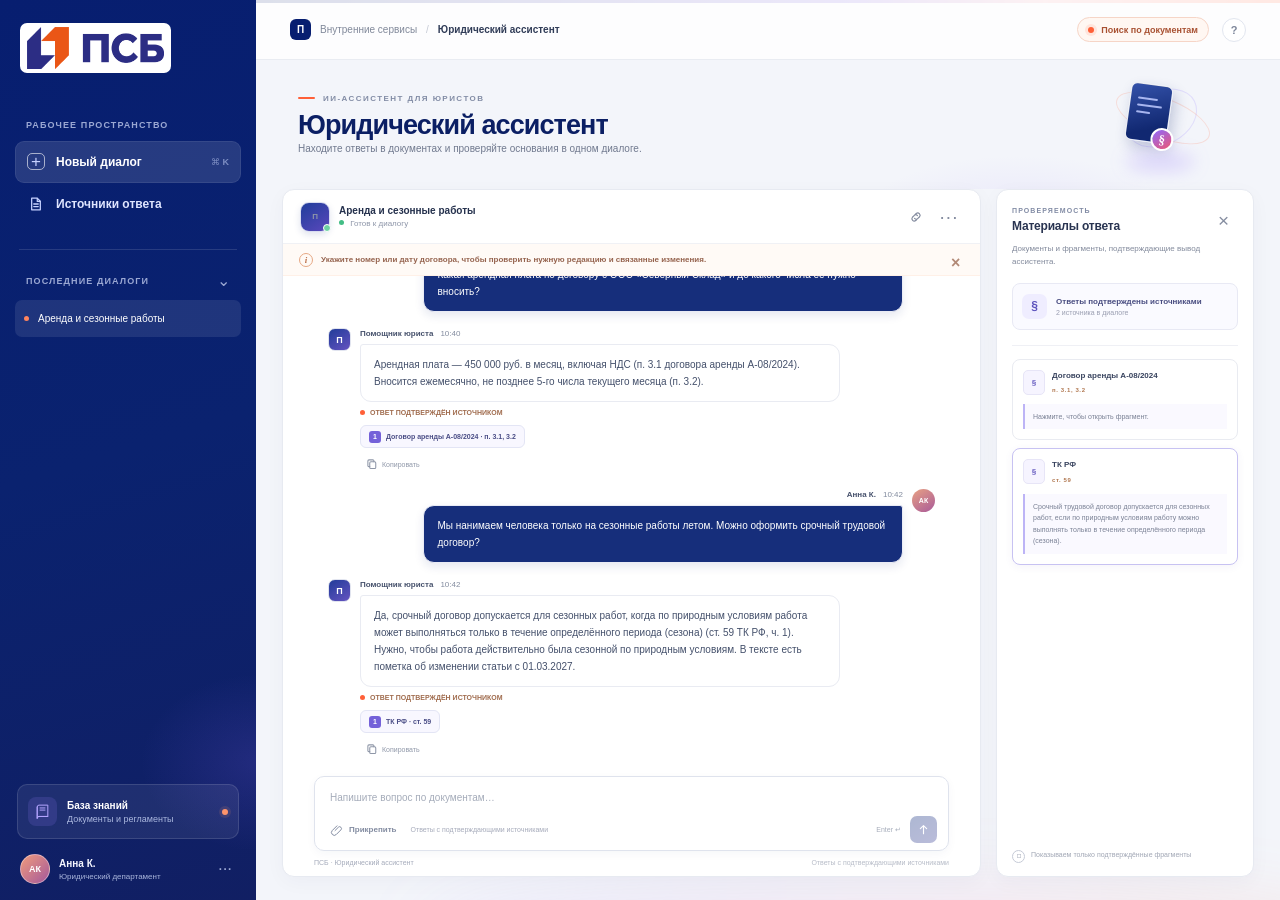
==== frontend/index.html @ 22e69b29 "Initial commit: PSB AI assistant" ====
<!doctype html>
<html lang="ru">
  <head>
    <meta charset="utf-8" />
    <meta name="viewport" content="width=device-width, initial-scale=1" />
    <meta name="theme-color" content="#071e70" />
    <meta name="description" content="Юридический ассистент ПСБ: поиск положений и проверка документов." />
    <title>Юридический ассистент — ПСБ</title>
    <link rel="stylesheet" href="styles.css" />
    <script src="app.js" defer></script>
  </head>
  <body>
    <div class="app-shell">
      <aside class="sidebar" aria-label="Основная навигация">
        <a class="brand" href="#" aria-label="ПСБ — на главную">
          <img class="brand-logo" src="psb-logo-rus.png" alt="ПСБ — банк сильной страны" />
        </a>

        <div class="sidebar-section-label">РАБОЧЕЕ ПРОСТРАНСТВО</div>
        <button class="side-action active" id="new-chat" type="button">
          <span class="side-icon plus-icon" aria-hidden="true">+</span>
          <span>Новый диалог</span>
          <span class="shortcut">⌘ K</span>
        </button>
        <button class="side-action" id="show-sources" type="button">
          <span class="side-icon" aria-hidden="true">
            <svg viewBox="0 0 20 20"><path d="M5.2 3.5h6.2l3.4 3.4v9.6H5.2z"/><path d="M11.4 3.7v3.5h3.3M7.5 10h5M7.5 12.8h5"/></svg>
          </span>
          <span>Источники ответа</span>
        </button>

        <div class="sidebar-divider"></div>
        <div class="sidebar-heading-row">
          <div class="sidebar-section-label">ПОСЛЕДНИЕ ДИАЛОГИ</div>
          <button class="tiny-icon-button" type="button" aria-label="Свернуть список">⌄</button>
        </div>
        <div class="history-list" id="history-list">
          <button class="history-item selected" type="button" data-history="current">
            <span class="history-dot"></span>
            <span class="history-title">Условия оплаты по договору</span>
            <span class="history-more" aria-hidden="true">···</span>
          </button>
        </div>

        <div class="sidebar-spacer"></div>
        <div class="knowledge-card">
          <div class="knowledge-icon" aria-hidden="true">
            <svg viewBox="0 0 24 24"><path d="M4.5 5.5A2.5 2.5 0 0 1 7 3h12.5v16H7a2.5 2.5 0 0 0-2.5 2.5z"/><path d="M4.5 5.5v16A2.5 2.5 0 0 1 7 19h12.5M8.5 7h7M8.5 10h7"/></svg>
          </div>
          <div class="knowledge-copy"><strong>База знаний</strong><span>Документы и регламенты</span></div>
          <span class="knowledge-dot" title="База документов"></span>
        </div>
        <div class="profile-row">
          <div class="avatar user-avatar">АК</div>
          <div class="profile-copy"><strong>Анна К.</strong><span>Юридический департамент</span></div>
          <button class="tiny-icon-button profile-menu" type="button" aria-label="Меню профиля">···</button>
        </div>
      </aside>

      <main class="main-area">
        <header class="topbar">
          <div class="topbar-context"><span class="context-mark">П</span><span>Внутренние сервисы</span><span class="crumb-separator">/</span><strong>Юридический ассистент</strong></div>
          <div class="topbar-right">
            <span class="review-badge"><span class="review-badge-dot"></span>Поиск по документам</span>
            <button class="help-button" type="button" aria-label="Справка">?</button>
          </div>
        </header>

        <div class="page-heading">
          <div>
            <div class="eyebrow"><span class="eyebrow-line"></span>ИИ-АССИСТЕНТ ДЛЯ ЮРИСТОВ</div>
            <h1>Юридический ассистент</h1>
            <p>Находите ответы в документах и проверяйте основания в одном диалоге.</p>
          </div>
          <div class="heading-stamp" aria-hidden="true">
            <span class="stamp-orbit orbit-one"></span><span class="stamp-orbit orbit-two"></span>
            <span class="stamp-document"><i></i><i></i><i></i><b>§</b></span>
            <span class="stamp-glow"></span>
          </div>
        </div>

        <section class="chat-layout" aria-label="Чат юридического ассистента">
          <div class="chat-panel">
            <div class="chat-panel-header">
              <div class="chat-title-group">
                <div class="assistant-avatar" aria-hidden="true"><span>П</span><i></i></div>
                <div><strong>Помощник юриста</strong><span><span class="online-dot"></span> Готов к диалогу</span></div>
              </div>
              <div class="chat-header-actions">
                <button class="icon-button" id="copy-link" type="button" aria-label="Скопировать ссылку" title="Скопировать ссылку">
                  <svg viewBox="0 0 20 20"><path d="M8.2 11.8a3 3 0 0 0 4.2 0l2.1-2.1a3 3 0 0 0-4.2-4.2l-1.2 1.2"/><path d="M11.8 8.2a3 3 0 0 0-4.2 0l-2.1 2.1a3 3 0 0 0 4.2 4.2l1.2-1.2"/></svg>
                </button>
                <button class="icon-button" id="chat-menu" type="button" aria-label="Дополнительные действия" title="Дополнительные действия">···</button>
              </div>
            </div>

            <div class="context-notice"><span class="notice-icon">i</span><span>Укажите номер или дату договора, чтобы проверить нужную редакцию и связанные изменения.</span><button id="dismiss-notice" type="button" aria-label="Скрыть уведомление">×</button></div>

            <div class="messages" id="messages" aria-live="polite"></div>

            <div class="suggestions" id="suggestions">
              <span class="suggestions-label">ПОПРОБУЙТЕ СПРОСИТЬ</span>
              <div class="suggestion-list">
                <button type="button" class="suggestion-chip">Проверь условия оплаты</button>
                <button type="button" class="suggestion-chip">Каких данных не хватает?</button>
                <button type="button" class="suggestion-chip">Найди нужный пункт договора</button>
              </div>
            </div>

            <form class="composer" id="composer">
              <label class="sr-only" for="message-input">Сообщение юридическому ассистенту</label>
              <textarea id="message-input" rows="1" placeholder="Напишите вопрос по документам…" maxlength="3000"></textarea>
              <div class="composer-bottom">
                <div class="composer-tools">
                  <button class="composer-tool" type="button" id="attach-button" title="Прикрепить документ">
                    <svg viewBox="0 0 20 20"><path d="m7.2 10.8 4.7-4.7a2.6 2.6 0 0 1 3.7 3.7L9 16.4a4 4 0 0 1-5.7-5.7l6.6-6.6"/></svg><span>Прикрепить</span>
                  </button>
                  <span class="composer-hint">Ответы с подтверждающими источниками</span>
                </div>
                <div class="send-group"><span class="enter-hint">Enter ↵</span><button class="send-button" id="send-button" type="submit" aria-label="Отправить сообщение" disabled>
                  <svg viewBox="0 0 20 20"><path d="M10 15.5V4.7M5.8 8.9 10 4.7l4.2 4.2"/></svg>
                </button></div>
              </div>
            </form>
            <div class="chat-footnote">ПСБ · Юридический ассистент <span>Ответы с подтверждающими источниками</span></div>
          </div>

          <aside class="evidence-panel" id="evidence-panel" aria-label="Материалы ответа">
            <div class="evidence-heading">
              <div><div class="eyebrow small-eyebrow">ПРОВЕРЯЕМОСТЬ</div><h2>Материалы ответа</h2></div>
              <button class="icon-button evidence-close" id="close-evidence" type="button" aria-label="Свернуть материалы">×</button>
            </div>
            <p class="evidence-description">Документы и фрагменты, подтверждающие вывод ассистента.</p>
            <div class="evidence-status"><span class="status-shield" aria-hidden="true">§</span><span><strong id="evidence-status-title">Ответы подтверждены источниками</strong><small id="evidence-status-detail">2 источника в диалоге</small></span></div>
            <div class="evidence-divider"></div>
            <div class="source-list" id="source-list"></div>
            <div class="evidence-footer"><span class="footer-lock" aria-hidden="true">⌑</span><span>Показываем только подтверждённые фрагменты</span></div>
          </aside>
        </section>
        <div class="bottom-ribbon" aria-hidden="true"></div>
      </main>
    </div>

    <div class="toast" id="toast" role="status" aria-live="polite"></div>
  </body>
</html>
---- frontend/styles.css ----
:root {
  color-scheme: light;
  --navy: #071e70;
  --navy-deep: #06185c;
  --navy-mid: #193889;
  --orange: #ff6038;
  --violet: #8c68ff;
  --ink: #1d2742;
  --muted: #788198;
  --line: #e8ebf2;
  --canvas: #f3f5fa;
  --white: #fff;
  font-family: Inter, -apple-system, BlinkMacSystemFont, 'Segoe UI', sans-serif;
  font-synthesis: none;
  text-rendering: optimizeLegibility;
}

* { box-sizing: border-box; }
html, body { width: 100%; min-width: 320px; height: 100%; margin: 0; }
body { overflow: hidden; background: var(--canvas); color: var(--ink); font-size: 13px; }
button, textarea { color: inherit; font: inherit; }
button { cursor: pointer; }
button:focus-visible, textarea:focus-visible, a:focus-visible { outline: 3px solid rgba(140, 104, 255, .4); outline-offset: 2px; }

.app-shell { display: grid; grid-template-columns: 256px minmax(0, 1fr); width: 100%; height: 100%; }
.sidebar {
  position: relative; z-index: 2; display: flex; flex-direction: column; min-width: 0; padding: 23px 15px 14px;
  overflow: hidden; color: #f7f8ff; background: linear-gradient(163deg, #071e70 0%, #0a226f 50%, #111f63 100%);
}
.sidebar::before { position: absolute; right: -130px; bottom: 45px; width: 250px; height: 185px; border-radius: 50%; background: radial-gradient(ellipse, rgba(123, 93, 236, .18), transparent 68%); content: ''; pointer-events: none; }
.brand { display: flex; align-items: center; width: fit-content; margin: 0 0 47px 5px; padding: 4px 7px; border-radius: 7px; background: #fff; text-decoration: none; }
.brand-logo { display: block; width: 137px; height: auto; }
.brand-mark { position: relative; display: block; width: 28px; height: 30px; }
.brand-mark i, .brand-mark b { position: absolute; display: block; width: 13px; height: 24px; transform: skewY(-28deg); }
.brand-mark i { left: 1px; top: 4px; background: #9680ff; clip-path: polygon(0 24%, 70% 0, 100% 0, 100% 76%, 25% 100%, 0 100%); }
.brand-mark b { right: 0; top: 1px; height: 27px; background: linear-gradient(180deg, #ff9b39, #ff4d2f); clip-path: polygon(0 18%, 100% 0, 100% 76%, 30% 100%, 30% 58%, 0 63%); }
.brand-name { display: flex; flex-direction: column; font-size: 23px; font-weight: 800; letter-spacing: -.9px; line-height: 1; }
.brand-name span { margin-top: 4px; font-size: 8px; font-weight: 500; letter-spacing: .1px; opacity: .8; }
.sidebar-section-label { color: #9ba8d3; font-size: 9px; font-weight: 800; letter-spacing: 1.1px; white-space: nowrap; }
.sidebar > .sidebar-section-label { margin: 0 0 11px 11px; }
.side-action { display: flex; align-items: center; gap: 11px; width: 100%; min-height: 42px; padding: 0 11px; border: 1px solid transparent; border-radius: 9px; color: #dfe5ff; background: transparent; text-align: left; font-size: 12px; font-weight: 600; transition: background .18s ease, border .18s ease; }
.side-action:hover { background: rgba(255,255,255,.08); }
.side-action.active { color: #fff; background: rgba(255,255,255,.12); border-color: rgba(255,255,255,.07); }
.side-icon { display: grid; flex: 0 0 18px; width: 18px; height: 18px; place-items: center; color: #c6d1ff; }
.side-icon svg, .knowledge-icon svg { width: 18px; height: 18px; fill: none; stroke: currentColor; stroke-linecap: round; stroke-linejoin: round; stroke-width: 1.4; }
.plus-icon { width: 17px; height: 17px; border: 1px solid rgba(255,255,255,.6); border-radius: 5px; font-size: 17px; font-weight: 400; line-height: 14px; }
.shortcut { margin-left: auto; color: #9faedc; font-size: 9px; font-weight: 600; opacity: .72; }
.sidebar-divider { height: 1px; margin: 24px 4px 20px; background: rgba(255,255,255,.12); }
.sidebar-heading-row { display: flex; align-items: center; justify-content: space-between; padding: 0 7px 8px 11px; }
.tiny-icon-button { display: grid; width: 22px; height: 22px; padding: 0; border: 0; border-radius: 6px; color: #9ca9d4; background: transparent; place-items: center; font-size: 16px; }
.tiny-icon-button:hover { background: rgba(255,255,255,.1); color: #fff; }
.history-list { display: flex; flex-direction: column; gap: 4px; }
.history-item { display: flex; align-items: center; gap: 9px; width: 100%; min-width: 0; height: 37px; padding: 0 9px; border: 0; border-radius: 7px; color: #c4cde9; background: transparent; text-align: left; }
.history-item:hover, .history-item.selected { color: #fff; background: rgba(255,255,255,.09); }
.history-dot { flex: 0 0 5px; width: 5px; height: 5px; border-radius: 50%; background: #ff845e; }
.history-title { overflow: hidden; flex: 1; font-size: 10px; text-overflow: ellipsis; white-space: nowrap; }
.history-more { padding: 0 1px 5px; font-size: 17px; letter-spacing: 1px; opacity: 0; }
.history-item:hover .history-more { opacity: .75; }
.sidebar-spacer { flex: 1; min-height: 24px; }
.knowledge-card { position: relative; display: flex; align-items: center; gap: 10px; min-height: 55px; margin: 0 2px 15px; padding: 10px; border: 1px solid rgba(255,255,255,.12); border-radius: 10px; background: rgba(255,255,255,.07); }
.knowledge-icon { display: grid; width: 29px; height: 29px; flex: 0 0 29px; color: #b5a5ff; background: rgba(151,125,255,.16); border-radius: 8px; place-items: center; }
.knowledge-icon svg { width: 17px; height: 17px; }
.knowledge-copy, .profile-copy { display: flex; min-width: 0; flex-direction: column; gap: 3px; }
.knowledge-copy strong { color: #fff; font-size: 10px; font-weight: 700; }
.knowledge-copy span { color: #abb8df; font-size: 9px; }
.knowledge-dot { width: 6px; height: 6px; margin-left: auto; border-radius: 50%; background: #ff946b; box-shadow: 0 0 0 3px rgba(255,148,107,.12); }
.profile-row { z-index: 1; display: flex; align-items: center; gap: 9px; padding: 0 5px 2px; }
.avatar { display: grid; width: 30px; height: 30px; flex: 0 0 30px; border-radius: 50%; place-items: center; }
.user-avatar { border: 1px solid rgba(255,255,255,.4); color: #fff; background: linear-gradient(135deg, #f09b7c, #a4589b); font-size: 9px; font-weight: 800; }
.profile-copy { flex: 1; }
.profile-copy strong { color: #f6f7ff; font-size: 10px; font-weight: 700; }
.profile-copy span { overflow: hidden; color: #aab6dc; font-size: 8px; text-overflow: ellipsis; white-space: nowrap; }
.profile-menu { font-size: 17px; }

.main-area { position: relative; display: flex; min-width: 0; height: 100%; flex-direction: column; overflow: hidden; background: var(--canvas); }
.main-area::before { position: absolute; z-index: 0; top: 0; right: 0; left: 0; height: 3px; background: linear-gradient(90deg, var(--navy) 0%, #7659dd 58%, #f2a0a9 77%, var(--orange) 100%); content: ''; }
.topbar { z-index: 1; display: flex; align-items: center; justify-content: space-between; height: 60px; min-height: 60px; padding: 0 34px; border-bottom: 1px solid #e9ecf2; background: rgba(255,255,255,.86); }
.topbar-context, .topbar-right { display: flex; align-items: center; }
.topbar-context { gap: 9px; color: #81899a; font-size: 10px; font-weight: 500; }
.topbar-context strong { color: #303c57; font-weight: 700; }
.context-mark { display: grid; width: 21px; height: 21px; border-radius: 6px; color: #fff; background: var(--navy); place-items: center; font-size: 10px; font-weight: 800; }
.crumb-separator { color: #c4c9d4; }
.topbar-right { gap: 13px; }
.review-badge { display: flex; align-items: center; gap: 7px; height: 25px; padding: 0 10px; border: 1px solid #f6d5c7; border-radius: 20px; color: #a85132; background: #fff7f2; font-size: 9px; font-weight: 700; }
.review-badge-dot { width: 6px; height: 6px; border-radius: 50%; background: var(--orange); box-shadow: 0 0 0 3px rgba(255,96,56,.12); }
.help-button { display: grid; width: 24px; height: 24px; border: 1px solid #e2e6ef; border-radius: 50%; color: #7d869a; background: #fff; place-items: center; font-size: 11px; font-weight: 700; }
.page-heading { position: relative; display: flex; align-items: center; justify-content: space-between; min-height: 125px; padding: 16px 40px 17px 42px; overflow: hidden; }
.page-heading::after { position: absolute; right: 100px; bottom: -85px; width: 320px; height: 120px; border-radius: 50%; background: radial-gradient(ellipse, rgba(151,120,255,.1), transparent 69%); content: ''; pointer-events: none; }
.eyebrow { display: flex; align-items: center; gap: 8px; color: #828ca5; font-size: 8px; font-weight: 800; letter-spacing: 1.45px; }
.eyebrow-line { width: 17px; height: 2px; border-radius: 2px; background: var(--orange); }
h1 { margin: 7px 0 2px; color: #0b1f64; font-size: 27px; font-weight: 800; letter-spacing: -.9px; line-height: 1.18; }
.page-heading p { margin: 0; color: #70798e; font-size: 10px; font-weight: 500; }
.heading-stamp { position: relative; width: 140px; height: 96px; margin-right: 25px; }
.stamp-orbit { position: absolute; top: 15px; right: 16px; width: 75px; height: 54px; border: 1px solid rgba(137,111,255,.18); border-radius: 50%; transform: rotate(-27deg); }
.orbit-two { top: 22px; right: 2px; width: 100px; height: 40px; border-color: rgba(255,111,76,.19); transform: rotate(22deg); }
.stamp-document { position: absolute; top: 8px; right: 45px; z-index: 1; display: flex; width: 42px; height: 58px; flex-direction: column; gap: 5px; padding: 13px 7px 7px; border: 1px solid rgba(255,255,255,.9); border-radius: 6px; background: linear-gradient(160deg, #3452aa, #112871 74%); box-shadow: 4px 6px 14px rgba(27,42,115,.23); transform: rotate(8deg); }
.stamp-document i { display: block; width: 20px; height: 2px; border-radius: 3px; background: #becaff; opacity: .86; }
.stamp-document i:nth-child(2) { width: 25px; }.stamp-document i:nth-child(3) { width: 14px; }
.stamp-document b { position: absolute; right: -8px; bottom: -8px; display: grid; width: 23px; height: 23px; border: 2px solid #fff; border-radius: 50%; color: #fff; background: linear-gradient(140deg, #8b69ff, #ef5672); place-items: center; font-family: Georgia, serif; font-size: 13px; }
.stamp-glow { position: absolute; right: 21px; bottom: 2px; width: 68px; height: 17px; border-radius: 50%; background: rgba(130,94,255,.24); filter: blur(9px); }

.chat-layout { position: relative; z-index: 1; display: grid; flex: 1; min-height: 0; grid-template-columns: minmax(0, 1fr) 258px; gap: 15px; padding: 0 26px 23px; }
.chat-layout.no-evidence { grid-template-columns: minmax(0, 1fr); }
.chat-panel, .evidence-panel { min-width: 0; min-height: 0; border: 1px solid #e7eaf1; border-radius: 12px; background: var(--white); box-shadow: 0 5px 20px rgba(23,37,87,.035); }
.chat-panel { display: flex; flex-direction: column; overflow: hidden; }
.chat-panel-header { display: flex; align-items: center; justify-content: space-between; min-height: 54px; padding: 0 17px; border-bottom: 1px solid #f0f1f5; }
.chat-title-group { display: flex; align-items: center; gap: 9px; }
.assistant-avatar { position: relative; display: grid; width: 30px; height: 30px; border: 1px solid #d8dcf0; border-radius: 9px; color: #fff; background: linear-gradient(145deg, #203d9b, #5a48bc); place-items: center; font-size: 14px; font-weight: 800; box-shadow: 0 3px 7px rgba(24,47,121,.13); }
.assistant-avatar i { position: absolute; right: -2px; bottom: -1px; width: 8px; height: 8px; border: 1px solid #fff; border-radius: 50%; background: #6ed2a2; }
.chat-title-group > div:last-child { display: flex; flex-direction: column; gap: 3px; }
.chat-title-group strong { color: #25314d; font-size: 10px; font-weight: 800; }
.chat-title-group span { color: #8d95a8; font-size: 8px; }
.online-dot { display: inline-block; width: 5px; height: 5px; margin: 0 4px 1px 0; border-radius: 50%; background: #43bd85; }
.chat-header-actions { display: flex; align-items: center; gap: 5px; }
.icon-button { display: grid; width: 28px; height: 28px; padding: 0; border: 0; border-radius: 7px; color: #858da0; background: transparent; place-items: center; font-size: 19px; letter-spacing: 1px; }
.icon-button:hover { color: var(--navy); background: #f1f3f9; }
.icon-button svg { width: 16px; height: 16px; fill: none; stroke: currentColor; stroke-linecap: round; stroke-linejoin: round; stroke-width: 1.5; }
.context-notice { display: flex; align-items: center; gap: 8px; min-height: 32px; padding: 5px 16px; border-bottom: 1px solid #fff0e7; color: #95634e; background: #fffaf6; font-size: 8px; font-weight: 600; line-height: 1.45; }
.notice-icon { display: grid; width: 14px; height: 14px; flex: 0 0 14px; border: 1px solid #e6a884; border-radius: 50%; color: #bd714a; place-items: center; font-family: Georgia, serif; font-size: 9px; font-style: italic; font-weight: 700; }
.context-notice button { width: 19px; height: 19px; margin-left: auto; border: 0; color: #b28976; background: transparent; font-size: 16px; }
.messages { display: flex; flex: 1; min-height: 0; flex-direction: column; gap: 16px; padding: 22px clamp(18px, 4vw, 45px) 18px; overflow: auto; scrollbar-color: #d8dce8 transparent; scrollbar-width: thin; }
.day-divider { display: flex; align-items: center; gap: 10px; margin: 0 0 1px; color: #a0a6b5; font-size: 8px; font-weight: 700; letter-spacing: .7px; text-transform: uppercase; }
.day-divider::before, .day-divider::after { height: 1px; flex: 1; background: #f0f1f5; content: ''; }
.message-row { display: flex; align-items: flex-start; gap: 9px; animation: appear .2s ease-out; }
.message-row.user { justify-content: flex-end; }
.message-avatar { display: grid; width: 23px; height: 23px; flex: 0 0 23px; border: 1px solid #e1e4ef; border-radius: 7px; color: #fff; background: linear-gradient(145deg, #213c99, #6553c0); place-items: center; font-size: 9px; font-weight: 800; }
.message-avatar.user-small { border: 0; border-radius: 50%; background: linear-gradient(145deg, #e8a183, #a95a99); font-size: 7px; }
.message-content { min-width: 0; max-width: min(79%, 630px); }
.message-meta { display: flex; align-items: center; gap: 7px; margin: 1px 0 6px; color: #828b9e; font-size: 8px; }
.message-meta strong { color: #45506b; font-size: 8px; font-weight: 800; }
.message-row.user .message-meta { justify-content: flex-end; }
.message-bubble { padding: 11px 13px; border: 1px solid #e9ebf2; border-radius: 3px 11px 11px 11px; color: #44506b; background: #fff; font-size: 10px; font-weight: 500; line-height: 1.7; white-space: pre-wrap; overflow-wrap: anywhere; }
.message-row.user .message-bubble { border-color: #e9ebf5; border-radius: 11px 3px 11px 11px; color: #fff; background: #162e7b; box-shadow: 0 4px 10px rgba(18,42,120,.1); }
.message-note { display: flex; align-items: center; gap: 5px; margin-top: 7px; color: #a06c4e; font-size: 7px; font-weight: 700; }
.message-note::before { width: 5px; height: 5px; border-radius: 50%; background: var(--orange); content: ''; }
.message-sources { display: flex; flex-wrap: wrap; gap: 6px; margin-top: 9px; }
.message-source { display: inline-flex; align-items: center; gap: 5px; min-height: 23px; padding: 3px 8px; border: 1px solid #e3e5f5; border-radius: 6px; color: #4a4d86; background: #f8f7ff; text-align: left; font-size: 7px; font-weight: 700; transition: border-color .15s, background .15s; }
.message-source:hover { border-color: #bdb4f7; background: #f1efff; }
.source-glyph { display: grid; width: 12px; height: 12px; border-radius: 3px; color: #fff; background: #7461d9; place-items: center; font-size: 7px; }
.message-actions { display: flex; gap: 5px; margin-top: 7px; }
.message-action { display: inline-flex; align-items: center; gap: 4px; padding: 3px 6px; border: 0; border-radius: 5px; color: #8f97a8; background: transparent; font-size: 7px; }
.message-action:hover { color: #344984; background: #f4f5f9; }
.message-action svg { width: 12px; height: 12px; fill: none; stroke: currentColor; stroke-linecap: round; stroke-linejoin: round; stroke-width: 1.4; }
.typing-row .message-bubble { display: flex; align-items: center; gap: 4px; min-height: 35px; padding: 10px 13px; }
.typing-dot { width: 4px; height: 4px; border-radius: 50%; background: #8590aa; animation: bounce 1s infinite ease-in-out; }
.typing-dot:nth-child(2) { animation-delay: .15s; }.typing-dot:nth-child(3) { animation-delay: .3s; }
.suggestions { padding: 0 clamp(18px, 4vw, 45px) 11px; }
.suggestions-label { display: block; margin-bottom: 7px; color: #9ba2b2; font-size: 7px; font-weight: 800; letter-spacing: 1px; }
.suggestion-list { display: flex; flex-wrap: wrap; gap: 6px; }
.suggestion-chip { min-height: 25px; padding: 4px 9px; border: 1px solid #e5e8f0; border-radius: 16px; color: #59647f; background: #fff; font-size: 8px; font-weight: 600; transition: border .15s, background .15s, color .15s; }
.suggestion-chip:hover { border-color: #c8c5f0; color: #333584; background: #faf9ff; }
.composer { margin: 0 clamp(12px, 3vw, 31px); padding: 9px 11px 7px 13px; border: 1px solid #dfe3ed; border-radius: 10px; background: #fff; box-shadow: 0 3px 10px rgba(26,41,91,.04); transition: border .18s, box-shadow .18s; }
.composer:focus-within { border-color: #a9a6e9; box-shadow: 0 0 0 3px rgba(115,100,212,.07); }
.composer textarea { display: block; width: 100%; min-height: 30px; max-height: 104px; padding: 4px 2px 6px; resize: none; border: 0; outline: 0; color: #35415e; background: transparent; font-size: 10px; line-height: 1.55; }
.composer textarea::placeholder { color: #a5acba; }
.composer textarea:focus-visible { outline: 0; }
.composer-bottom, .composer-tools, .send-group { display: flex; align-items: center; }
.composer-bottom { justify-content: space-between; min-height: 25px; }
.composer-tools { gap: 12px; }
.composer-tool { display: flex; align-items: center; gap: 5px; padding: 4px 2px; border: 0; color: #828ba0; background: transparent; font-size: 8px; font-weight: 600; }
.composer-tool:hover { color: #45448d; }
.composer-tool svg { width: 14px; height: 14px; fill: none; stroke: currentColor; stroke-linecap: round; stroke-linejoin: round; stroke-width: 1.4; }
.composer-hint { color: #a5aaba; font-size: 7px; }
.send-group { gap: 9px; }
.enter-hint { color: #a6adbb; font-size: 7px; }
.send-button { display: grid; width: 27px; height: 27px; padding: 0; border: 0; border-radius: 7px; color: #fff; background: linear-gradient(145deg, #183582, #3b4096); place-items: center; transition: opacity .15s, transform .15s; }
.send-button:disabled { cursor: not-allowed; opacity: .35; }
.send-button:not(:disabled):hover { transform: translateY(-1px); box-shadow: 0 4px 9px rgba(27,48,134,.2); }
.send-button svg { width: 15px; height: 15px; fill: none; stroke: currentColor; stroke-linecap: round; stroke-linejoin: round; stroke-width: 1.5; }
.chat-footnote { display: flex; justify-content: space-between; padding: 8px clamp(15px, 3vw, 31px) 10px; color: #a4aaba; font-size: 7px; }
.chat-footnote span { color: #b6bbc7; }

.evidence-panel { display: flex; flex-direction: column; padding: 17px 15px 13px; overflow: auto; }
.evidence-heading { display: flex; align-items: flex-start; justify-content: space-between; }
.small-eyebrow { font-size: 7px; letter-spacing: 1.1px; }
.evidence-heading h2 { margin: 5px 0 0; color: #293451; font-size: 12px; font-weight: 800; letter-spacing: -.2px; }
.evidence-close { display: grid; }
.evidence-panel.collapsed { display: none; }
.evidence-description { margin: 8px 0 14px; color: #81899b; font-size: 8px; line-height: 1.6; }
.evidence-status { display: flex; align-items: center; gap: 9px; padding: 10px 9px; border: 1px solid #e8e9f4; border-radius: 8px; background: #fafaff; }
.status-shield { display: grid; width: 25px; height: 25px; flex: 0 0 25px; border-radius: 7px; color: #5d54bd; background: #efedff; place-items: center; font-size: 12px; font-weight: 800; }
.evidence-status > span:last-child { display: flex; flex-direction: column; gap: 3px; }
.evidence-status strong { color: #484c80; font-size: 8px; font-weight: 800; }
.evidence-status small { color: #999db0; font-size: 7px; }
.evidence-divider { height: 1px; margin: 15px 0 13px; background: #eff0f5; }
.source-list { display: flex; flex-direction: column; gap: 8px; }
.source-card { padding: 10px; border: 1px solid #e9ebf1; border-radius: 8px; background: #fff; transition: border .15s, box-shadow .15s; }
.source-card.selected { border-color: #c7c2f2; box-shadow: 0 2px 9px rgba(77,65,160,.06); }
.source-card-head { display: flex; align-items: flex-start; gap: 7px; }
.source-file-icon { display: grid; width: 22px; height: 25px; flex: 0 0 22px; border: 1px solid #e7e5f7; border-radius: 5px; color: #6459bf; background: #f6f4ff; place-items: center; font-size: 8px; font-weight: 800; }
.source-card-title { flex: 1; color: #38435e; font-size: 8px; font-weight: 800; line-height: 1.45; }
.source-tag { margin-top: 5px; color: #b17851; font-size: 6px; font-weight: 800; letter-spacing: .6px; }
.source-excerpt { margin: 9px 0 0; padding: 7px 8px; border-left: 2px solid #bdb4f6; color: #7a8195; background: #faf9ff; font-size: 7px; line-height: 1.65; }
.source-empty { padding: 12px 10px; border: 1px dashed #e1e4ec; border-radius: 8px; color: #9199ab; background: #fcfcfe; font-size: 8px; line-height: 1.65; }
.source-empty strong { display: block; margin-bottom: 4px; color: #68728a; font-size: 8px; }
.evidence-footer { display: flex; align-items: flex-start; gap: 6px; margin-top: auto; padding-top: 16px; color: #a0a6b4; font-size: 7px; line-height: 1.5; }
.footer-lock { display: grid; width: 13px; height: 13px; flex: 0 0 13px; border: 1px solid #c5cad6; border-radius: 50%; place-items: center; font-size: 8px; }
.bottom-ribbon { position: absolute; z-index: 0; right: -8%; bottom: -96px; left: 16%; height: 112px; border-radius: 50%; background: linear-gradient(90deg, rgba(155,124,255,.12), rgba(245,143,168,.12) 63%, rgba(255,118,73,.13)); filter: blur(34px); pointer-events: none; }
.toast { position: fixed; z-index: 10; right: 20px; bottom: 20px; max-width: min(360px, calc(100vw - 40px)); padding: 10px 14px; border: 1px solid rgba(255,255,255,.12); border-radius: 8px; color: #fff; background: #172962; box-shadow: 0 9px 24px rgba(7,30,112,.2); font-size: 10px; opacity: 0; pointer-events: none; transform: translateY(8px); transition: opacity .2s, transform .2s; }
.toast.visible { opacity: 1; transform: translateY(0); }
.sr-only { position: absolute; width: 1px; height: 1px; padding: 0; overflow: hidden; clip: rect(0,0,0,0); white-space: nowrap; clip-path: inset(50%); }

@keyframes appear { from { opacity: 0; transform: translateY(5px); } to { opacity: 1; transform: translateY(0); } }
@keyframes bounce { 0%, 80%, 100% { transform: translateY(0); opacity: .55; } 40% { transform: translateY(-3px); opacity: 1; } }

@media (min-width: 1600px) {
  .app-shell { grid-template-columns: 278px minmax(0, 1fr); }
  .chat-layout { grid-template-columns: minmax(0, 1fr) 286px; gap: 18px; padding-right: 34px; padding-left: 34px; }
  .topbar { padding-right: 42px; padding-left: 42px; }
  .page-heading { min-height: 138px; padding-left: 50px; }
  h1 { font-size: 30px; }
  .messages { padding-right: clamp(28px, 5vw, 64px); padding-left: clamp(28px, 5vw, 64px); }
}

@media (max-width: 1100px) {
  .app-shell { grid-template-columns: 218px minmax(0, 1fr); }
  .sidebar { padding-right: 12px; padding-left: 12px; }
  .chat-layout { grid-template-columns: minmax(0, 1fr) 230px; gap: 11px; padding-right: 16px; padding-left: 16px; }
  .topbar { padding-right: 22px; padding-left: 22px; }
  .page-heading { padding-right: 24px; padding-left: 28px; }
  .heading-stamp { margin-right: 0; }
  .composer-hint { display: none; }
}

@media (max-width: 840px) {
  .app-shell { grid-template-columns: 66px minmax(0, 1fr); }
  .sidebar { align-items: center; padding: 18px 9px 12px; }
  .brand { margin: 0 0 38px; padding: 3px; }
  .brand-logo { width: 32px; height: 30px; object-fit: cover; object-position: left center; }
  .brand-name, .sidebar-section-label, .side-action > span:not(.side-icon), .shortcut, .sidebar-divider, .sidebar-heading-row, .history-list, .knowledge-copy, .knowledge-dot, .profile-copy, .profile-menu { display: none; }
  .side-action { justify-content: center; width: 43px; height: 43px; min-height: 43px; margin-bottom: 6px; padding: 0; }
  .side-icon { flex-basis: 19px; }
  .sidebar-spacer { min-height: 15px; }
  .knowledge-card { width: 43px; min-height: 43px; justify-content: center; margin: 0 0 13px; padding: 0; }
  .profile-row { padding: 0; }
  .topbar { height: 55px; min-height: 55px; padding: 0 17px; }
  .chat-layout { grid-template-columns: minmax(0, 1fr); padding-bottom: 14px; }
  .evidence-panel { display: none; }
  .evidence-panel.mobile-open:not(.collapsed) { position: absolute; z-index: 5; top: 12px; right: 12px; bottom: 24px; display: flex; width: min(280px, calc(100% - 24px)); box-shadow: 0 12px 36px rgba(12,28,82,.2); }
  .page-heading { min-height: 112px; }
  .heading-stamp { margin-right: 6px; transform: scale(.87); transform-origin: center right; }
}

@media (max-width: 580px) {
  body { overflow: auto; }
  .app-shell { min-height: 100%; height: 100dvh; grid-template-columns: 1fr; grid-template-rows: 46px minmax(0, 1fr); }
  .sidebar { position: relative; z-index: 3; display: flex; height: 46px; min-height: 46px; flex-direction: row; justify-content: space-between; padding: 0 13px; }
  .brand { margin: 0; padding: 2px 5px; }
  .brand-logo { width: 98px; height: auto; object-fit: contain; }
  .sidebar > .sidebar-section-label, .sidebar-divider, .sidebar-heading-row, .history-list, .sidebar-spacer, .knowledge-card, .profile-row { display: none; }
  .side-action { display: none; }
  .sidebar::after { margin-left: auto; color: #bac6ee; content: 'ПСБ · Юридический ассистент'; font-size: 9px; font-weight: 600; }
  .main-area { min-height: 0; }
  .topbar { height: 44px; min-height: 44px; padding: 0 13px; }
  .topbar-context { gap: 6px; font-size: 8px; }
  .context-mark { width: 18px; height: 18px; font-size: 9px; }
  .topbar-context > span:nth-child(2), .crumb-separator { display: none; }
  .review-badge { height: 22px; padding: 0 7px; font-size: 7px; }
  .topbar-right { gap: 7px; }
  .help-button { width: 21px; height: 21px; }
  .page-heading { min-height: 99px; padding: 13px 16px 12px; }
  .page-heading .eyebrow { font-size: 7px; }
  h1 { margin-top: 6px; font-size: 20px; }
  .page-heading p { max-width: 275px; font-size: 8px; }
  .heading-stamp { position: absolute; right: 1px; bottom: 3px; opacity: .55; transform: scale(.65); }
  .chat-layout { display: flex; padding: 0 8px 9px; }
  .chat-panel { flex: 1; }
  .chat-panel-header { min-height: 48px; padding: 0 11px; }
  .context-notice { padding: 5px 10px; font-size: 7px; }
  .messages { gap: 13px; padding: 16px 11px 12px; }
  .message-content { max-width: 88%; }
  .message-bubble { padding: 9px 10px; font-size: 9px; }
  .suggestions { padding: 0 11px 9px; }
  .suggestion-list { gap: 5px; }
  .suggestion-chip { padding: 4px 7px; font-size: 7px; }
  .composer { margin: 0 8px; padding: 7px 8px 6px 10px; }
  .composer textarea { font-size: 9px; }
  .composer-tool span, .enter-hint { display: none; }
  .composer-tools { gap: 4px; }
  .chat-footnote { padding: 7px 10px 8px; font-size: 6px; }
}

@media (prefers-reduced-motion: reduce) {
  *, *::before, *::after { scroll-behavior: auto !important; animation-duration: .01ms !important; animation-iteration-count: 1 !important; transition-duration: .01ms !important; }
}
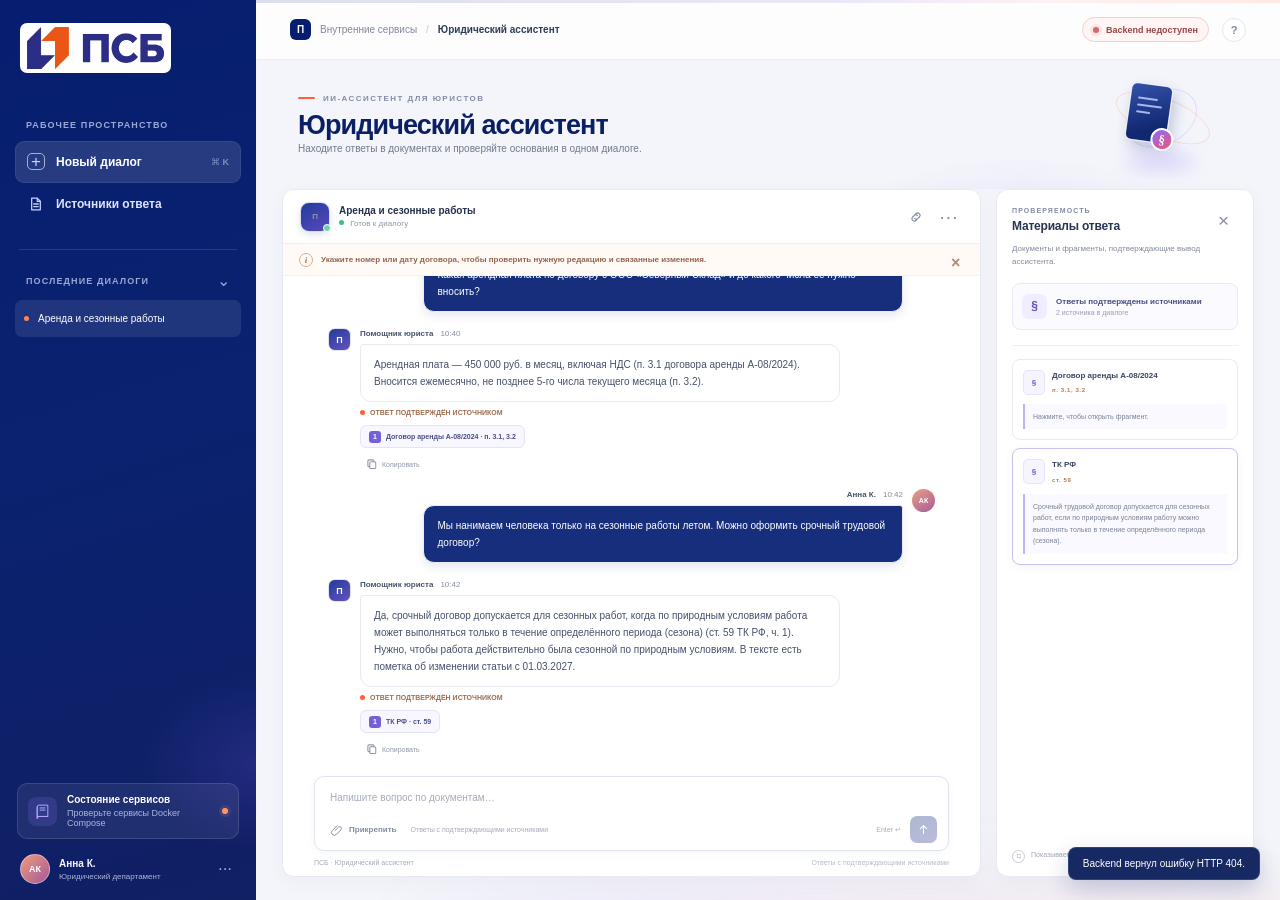
==== commit 3b309000: "feat: test on mocks" ====
--- a/frontend/index.html
+++ b/frontend/index.html
@@ -47,7 +47,7 @@
           <div class="knowledge-icon" aria-hidden="true">
             <svg viewBox="0 0 24 24"><path d="M4.5 5.5A2.5 2.5 0 0 1 7 3h12.5v16H7a2.5 2.5 0 0 0-2.5 2.5z"/><path d="M4.5 5.5v16A2.5 2.5 0 0 1 7 19h12.5M8.5 7h7M8.5 10h7"/></svg>
           </div>
-          <div class="knowledge-copy"><strong>База знаний</strong><span>Документы и регламенты</span></div>
+          <div class="knowledge-copy"><strong>Состояние сервисов</strong><span id="knowledge-status">Проверяем соединение…</span></div>
           <span class="knowledge-dot" title="База документов"></span>
         </div>
         <div class="profile-row">
@@ -61,7 +61,7 @@
         <header class="topbar">
           <div class="topbar-context"><span class="context-mark">П</span><span>Внутренние сервисы</span><span class="crumb-separator">/</span><strong>Юридический ассистент</strong></div>
           <div class="topbar-right">
-            <span class="review-badge"><span class="review-badge-dot"></span>Поиск по документам</span>
+            <span class="review-badge" id="backend-status"><span class="review-badge-dot"></span><span id="backend-status-label">Подключаемся…</span></span>
             <button class="help-button" type="button" aria-label="Справка">?</button>
           </div>
         </header>
--- a/frontend/styles.css
+++ b/frontend/styles.css
@@ -83,6 +83,14 @@
 .topbar-right { gap: 13px; }
 .review-badge { display: flex; align-items: center; gap: 7px; height: 25px; padding: 0 10px; border: 1px solid #f6d5c7; border-radius: 20px; color: #a85132; background: #fff7f2; font-size: 9px; font-weight: 700; }
 .review-badge-dot { width: 6px; height: 6px; border-radius: 50%; background: var(--orange); box-shadow: 0 0 0 3px rgba(255,96,56,.12); }
+.review-badge.is-online { border-color: #ccebdc; color: #26724f; background: #f2fbf6; }
+.review-badge.is-online .review-badge-dot { background: #38a775; box-shadow: 0 0 0 3px rgba(56,167,117,.12); }
+.review-badge.is-degraded { border-color: #f3dfbb; color: #94642e; background: #fff9ef; }
+.review-badge.is-degraded .review-badge-dot { background: #d69b42; box-shadow: 0 0 0 3px rgba(214,155,66,.12); }
+.review-badge.is-mock { border-color: #ded7ff; color: #55459a; background: #f8f5ff; }
+.review-badge.is-mock .review-badge-dot { background: #8066e6; box-shadow: 0 0 0 3px rgba(128,102,230,.12); }
+.review-badge.is-offline { border-color: #f1d0d0; color: #9c4545; background: #fff5f5; }
+.review-badge.is-offline .review-badge-dot { background: #cf6868; box-shadow: 0 0 0 3px rgba(207,104,104,.12); }
 .help-button { display: grid; width: 24px; height: 24px; border: 1px solid #e2e6ef; border-radius: 50%; color: #7d869a; background: #fff; place-items: center; font-size: 11px; font-weight: 700; }
 .page-heading { position: relative; display: flex; align-items: center; justify-content: space-between; min-height: 125px; padding: 16px 40px 17px 42px; overflow: hidden; }
 .page-heading::after { position: absolute; right: 100px; bottom: -85px; width: 320px; height: 120px; border-radius: 50%; background: radial-gradient(ellipse, rgba(151,120,255,.1), transparent 69%); content: ''; pointer-events: none; }
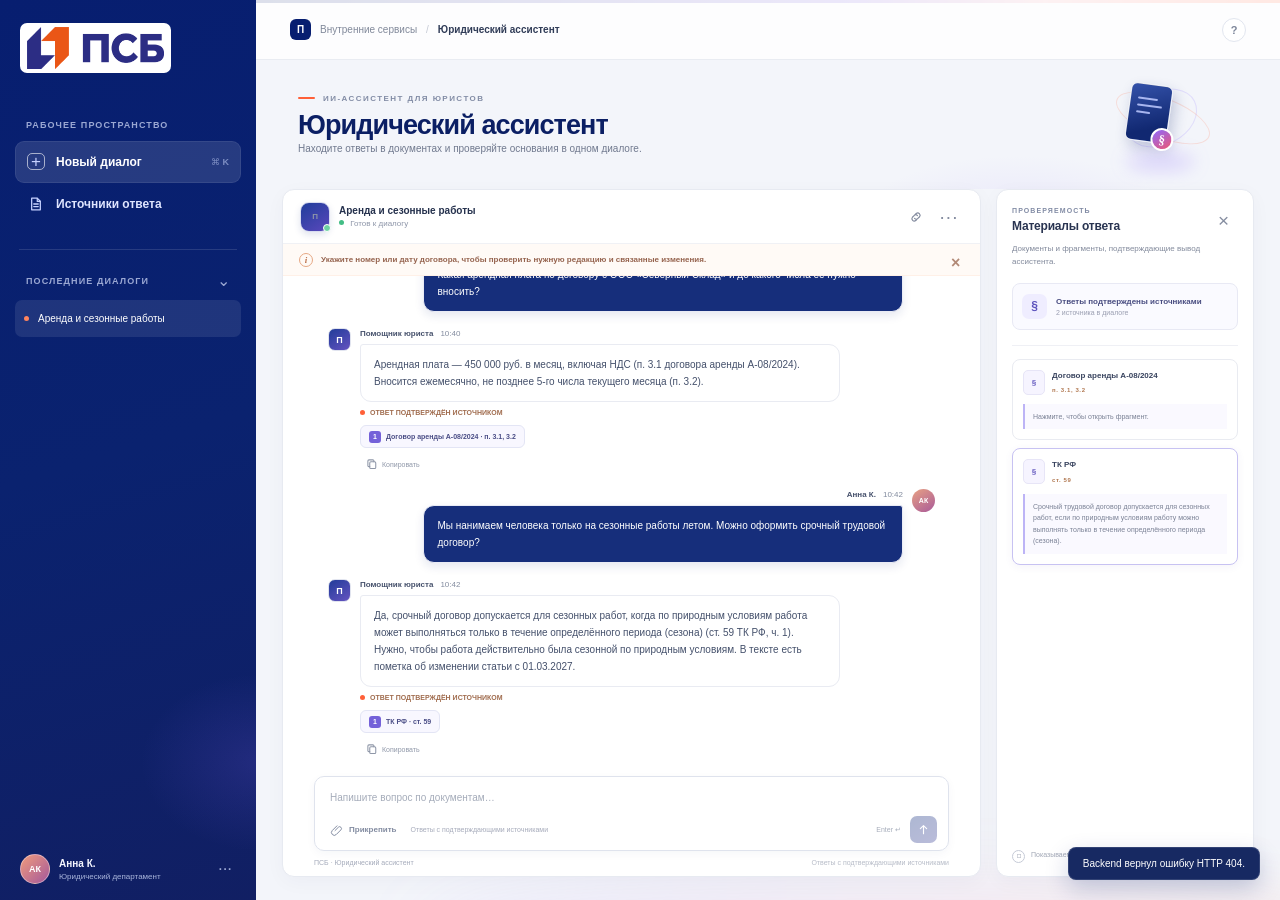
==== commit e67d72e3: "ml client fix" ====
--- a/frontend/index.html
+++ b/frontend/index.html
@@ -43,13 +43,6 @@
         </div>
 
         <div class="sidebar-spacer"></div>
-        <div class="knowledge-card">
-          <div class="knowledge-icon" aria-hidden="true">
-            <svg viewBox="0 0 24 24"><path d="M4.5 5.5A2.5 2.5 0 0 1 7 3h12.5v16H7a2.5 2.5 0 0 0-2.5 2.5z"/><path d="M4.5 5.5v16A2.5 2.5 0 0 1 7 19h12.5M8.5 7h7M8.5 10h7"/></svg>
-          </div>
-          <div class="knowledge-copy"><strong>Состояние сервисов</strong><span id="knowledge-status">Проверяем соединение…</span></div>
-          <span class="knowledge-dot" title="База документов"></span>
-        </div>
         <div class="profile-row">
           <div class="avatar user-avatar">АК</div>
           <div class="profile-copy"><strong>Анна К.</strong><span>Юридический департамент</span></div>
@@ -61,7 +54,6 @@
         <header class="topbar">
           <div class="topbar-context"><span class="context-mark">П</span><span>Внутренние сервисы</span><span class="crumb-separator">/</span><strong>Юридический ассистент</strong></div>
           <div class="topbar-right">
-            <span class="review-badge" id="backend-status"><span class="review-badge-dot"></span><span id="backend-status-label">Подключаемся…</span></span>
             <button class="help-button" type="button" aria-label="Справка">?</button>
           </div>
         </header>
--- a/frontend/styles.css
+++ b/frontend/styles.css
@@ -42,7 +42,7 @@
 .side-action:hover { background: rgba(255,255,255,.08); }
 .side-action.active { color: #fff; background: rgba(255,255,255,.12); border-color: rgba(255,255,255,.07); }
 .side-icon { display: grid; flex: 0 0 18px; width: 18px; height: 18px; place-items: center; color: #c6d1ff; }
-.side-icon svg, .knowledge-icon svg { width: 18px; height: 18px; fill: none; stroke: currentColor; stroke-linecap: round; stroke-linejoin: round; stroke-width: 1.4; }
+.side-icon svg { width: 18px; height: 18px; fill: none; stroke: currentColor; stroke-linecap: round; stroke-linejoin: round; stroke-width: 1.4; }
 .plus-icon { width: 17px; height: 17px; border: 1px solid rgba(255,255,255,.6); border-radius: 5px; font-size: 17px; font-weight: 400; line-height: 14px; }
 .shortcut { margin-left: auto; color: #9faedc; font-size: 9px; font-weight: 600; opacity: .72; }
 .sidebar-divider { height: 1px; margin: 24px 4px 20px; background: rgba(255,255,255,.12); }
@@ -57,13 +57,7 @@
 .history-more { padding: 0 1px 5px; font-size: 17px; letter-spacing: 1px; opacity: 0; }
 .history-item:hover .history-more { opacity: .75; }
 .sidebar-spacer { flex: 1; min-height: 24px; }
-.knowledge-card { position: relative; display: flex; align-items: center; gap: 10px; min-height: 55px; margin: 0 2px 15px; padding: 10px; border: 1px solid rgba(255,255,255,.12); border-radius: 10px; background: rgba(255,255,255,.07); }
-.knowledge-icon { display: grid; width: 29px; height: 29px; flex: 0 0 29px; color: #b5a5ff; background: rgba(151,125,255,.16); border-radius: 8px; place-items: center; }
-.knowledge-icon svg { width: 17px; height: 17px; }
-.knowledge-copy, .profile-copy { display: flex; min-width: 0; flex-direction: column; gap: 3px; }
-.knowledge-copy strong { color: #fff; font-size: 10px; font-weight: 700; }
-.knowledge-copy span { color: #abb8df; font-size: 9px; }
-.knowledge-dot { width: 6px; height: 6px; margin-left: auto; border-radius: 50%; background: #ff946b; box-shadow: 0 0 0 3px rgba(255,148,107,.12); }
+.profile-copy { display: flex; min-width: 0; flex-direction: column; gap: 3px; }
 .profile-row { z-index: 1; display: flex; align-items: center; gap: 9px; padding: 0 5px 2px; }
 .avatar { display: grid; width: 30px; height: 30px; flex: 0 0 30px; border-radius: 50%; place-items: center; }
 .user-avatar { border: 1px solid rgba(255,255,255,.4); color: #fff; background: linear-gradient(135deg, #f09b7c, #a4589b); font-size: 9px; font-weight: 800; }
@@ -81,16 +75,6 @@
 .context-mark { display: grid; width: 21px; height: 21px; border-radius: 6px; color: #fff; background: var(--navy); place-items: center; font-size: 10px; font-weight: 800; }
 .crumb-separator { color: #c4c9d4; }
 .topbar-right { gap: 13px; }
-.review-badge { display: flex; align-items: center; gap: 7px; height: 25px; padding: 0 10px; border: 1px solid #f6d5c7; border-radius: 20px; color: #a85132; background: #fff7f2; font-size: 9px; font-weight: 700; }
-.review-badge-dot { width: 6px; height: 6px; border-radius: 50%; background: var(--orange); box-shadow: 0 0 0 3px rgba(255,96,56,.12); }
-.review-badge.is-online { border-color: #ccebdc; color: #26724f; background: #f2fbf6; }
-.review-badge.is-online .review-badge-dot { background: #38a775; box-shadow: 0 0 0 3px rgba(56,167,117,.12); }
-.review-badge.is-degraded { border-color: #f3dfbb; color: #94642e; background: #fff9ef; }
-.review-badge.is-degraded .review-badge-dot { background: #d69b42; box-shadow: 0 0 0 3px rgba(214,155,66,.12); }
-.review-badge.is-mock { border-color: #ded7ff; color: #55459a; background: #f8f5ff; }
-.review-badge.is-mock .review-badge-dot { background: #8066e6; box-shadow: 0 0 0 3px rgba(128,102,230,.12); }
-.review-badge.is-offline { border-color: #f1d0d0; color: #9c4545; background: #fff5f5; }
-.review-badge.is-offline .review-badge-dot { background: #cf6868; box-shadow: 0 0 0 3px rgba(207,104,104,.12); }
 .help-button { display: grid; width: 24px; height: 24px; border: 1px solid #e2e6ef; border-radius: 50%; color: #7d869a; background: #fff; place-items: center; font-size: 11px; font-weight: 700; }
 .page-heading { position: relative; display: flex; align-items: center; justify-content: space-between; min-height: 125px; padding: 16px 40px 17px 42px; overflow: hidden; }
 .page-heading::after { position: absolute; right: 100px; bottom: -85px; width: 320px; height: 120px; border-radius: 50%; background: radial-gradient(ellipse, rgba(151,120,255,.1), transparent 69%); content: ''; pointer-events: none; }
@@ -235,11 +219,10 @@
   .sidebar { align-items: center; padding: 18px 9px 12px; }
   .brand { margin: 0 0 38px; padding: 3px; }
   .brand-logo { width: 32px; height: 30px; object-fit: cover; object-position: left center; }
-  .brand-name, .sidebar-section-label, .side-action > span:not(.side-icon), .shortcut, .sidebar-divider, .sidebar-heading-row, .history-list, .knowledge-copy, .knowledge-dot, .profile-copy, .profile-menu { display: none; }
+  .brand-name, .sidebar-section-label, .side-action > span:not(.side-icon), .shortcut, .sidebar-divider, .sidebar-heading-row, .history-list, .profile-copy, .profile-menu { display: none; }
   .side-action { justify-content: center; width: 43px; height: 43px; min-height: 43px; margin-bottom: 6px; padding: 0; }
   .side-icon { flex-basis: 19px; }
   .sidebar-spacer { min-height: 15px; }
-  .knowledge-card { width: 43px; min-height: 43px; justify-content: center; margin: 0 0 13px; padding: 0; }
   .profile-row { padding: 0; }
   .topbar { height: 55px; min-height: 55px; padding: 0 17px; }
   .chat-layout { grid-template-columns: minmax(0, 1fr); padding-bottom: 14px; }
@@ -255,7 +238,7 @@
   .sidebar { position: relative; z-index: 3; display: flex; height: 46px; min-height: 46px; flex-direction: row; justify-content: space-between; padding: 0 13px; }
   .brand { margin: 0; padding: 2px 5px; }
   .brand-logo { width: 98px; height: auto; object-fit: contain; }
-  .sidebar > .sidebar-section-label, .sidebar-divider, .sidebar-heading-row, .history-list, .sidebar-spacer, .knowledge-card, .profile-row { display: none; }
+  .sidebar > .sidebar-section-label, .sidebar-divider, .sidebar-heading-row, .history-list, .sidebar-spacer, .profile-row { display: none; }
   .side-action { display: none; }
   .sidebar::after { margin-left: auto; color: #bac6ee; content: 'ПСБ · Юридический ассистент'; font-size: 9px; font-weight: 600; }
   .main-area { min-height: 0; }
@@ -263,7 +246,6 @@
   .topbar-context { gap: 6px; font-size: 8px; }
   .context-mark { width: 18px; height: 18px; font-size: 9px; }
   .topbar-context > span:nth-child(2), .crumb-separator { display: none; }
-  .review-badge { height: 22px; padding: 0 7px; font-size: 7px; }
   .topbar-right { gap: 7px; }
   .help-button { width: 21px; height: 21px; }
   .page-heading { min-height: 99px; padding: 13px 16px 12px; }
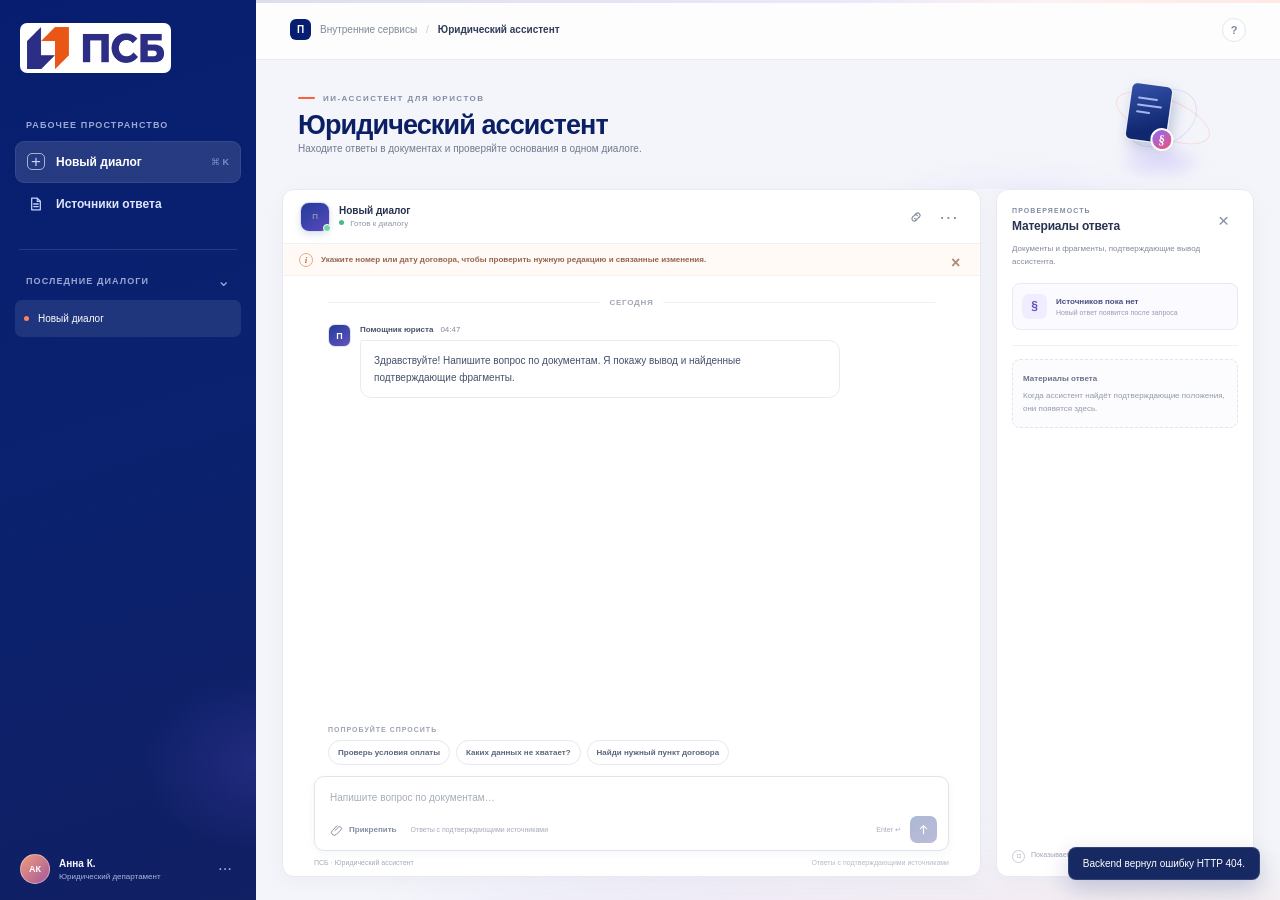
==== commit e7985d3c: "ui fixes" ====
--- a/frontend/index.html
+++ b/frontend/index.html
@@ -34,13 +34,7 @@
           <div class="sidebar-section-label">ПОСЛЕДНИЕ ДИАЛОГИ</div>
           <button class="tiny-icon-button" type="button" aria-label="Свернуть список">⌄</button>
         </div>
-        <div class="history-list" id="history-list">
-          <button class="history-item selected" type="button" data-history="current">
-            <span class="history-dot"></span>
-            <span class="history-title">Условия оплаты по договору</span>
-            <span class="history-more" aria-hidden="true">···</span>
-          </button>
-        </div>
+        <div class="history-list" id="history-list"></div>
 
         <div class="sidebar-spacer"></div>
         <div class="profile-row">
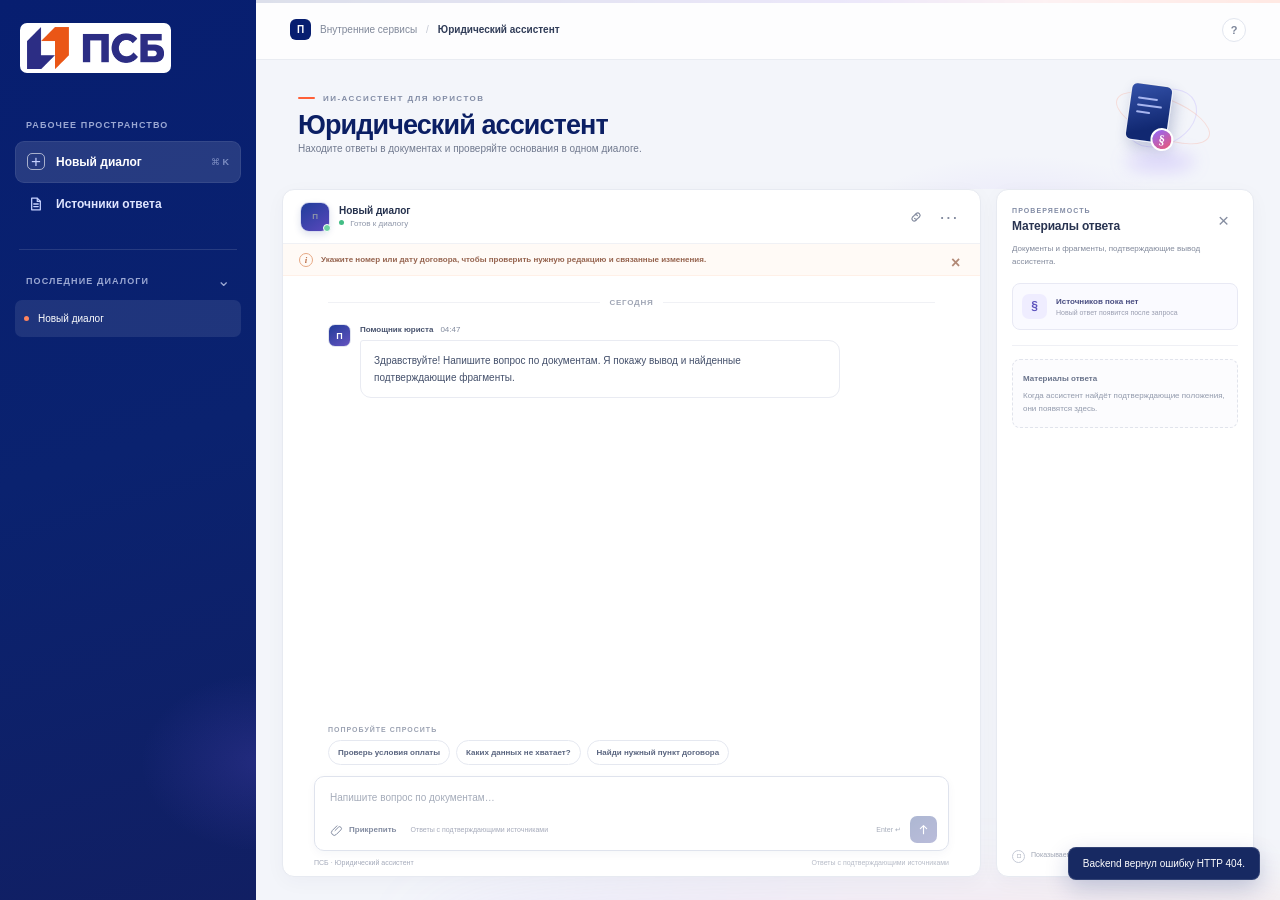
==== commit 03c0418c: "fix" ====
--- a/frontend/index.html
+++ b/frontend/index.html
@@ -37,11 +37,6 @@
         <div class="history-list" id="history-list"></div>
 
         <div class="sidebar-spacer"></div>
-        <div class="profile-row">
-          <div class="avatar user-avatar">АК</div>
-          <div class="profile-copy"><strong>Анна К.</strong><span>Юридический департамент</span></div>
-          <button class="tiny-icon-button profile-menu" type="button" aria-label="Меню профиля">···</button>
-        </div>
       </aside>
 
       <main class="main-area">
--- a/frontend/styles.css
+++ b/frontend/styles.css
@@ -57,15 +57,6 @@
 .history-more { padding: 0 1px 5px; font-size: 17px; letter-spacing: 1px; opacity: 0; }
 .history-item:hover .history-more { opacity: .75; }
 .sidebar-spacer { flex: 1; min-height: 24px; }
-.profile-copy { display: flex; min-width: 0; flex-direction: column; gap: 3px; }
-.profile-row { z-index: 1; display: flex; align-items: center; gap: 9px; padding: 0 5px 2px; }
-.avatar { display: grid; width: 30px; height: 30px; flex: 0 0 30px; border-radius: 50%; place-items: center; }
-.user-avatar { border: 1px solid rgba(255,255,255,.4); color: #fff; background: linear-gradient(135deg, #f09b7c, #a4589b); font-size: 9px; font-weight: 800; }
-.profile-copy { flex: 1; }
-.profile-copy strong { color: #f6f7ff; font-size: 10px; font-weight: 700; }
-.profile-copy span { overflow: hidden; color: #aab6dc; font-size: 8px; text-overflow: ellipsis; white-space: nowrap; }
-.profile-menu { font-size: 17px; }
-
 .main-area { position: relative; display: flex; min-width: 0; height: 100%; flex-direction: column; overflow: hidden; background: var(--canvas); }
 .main-area::before { position: absolute; z-index: 0; top: 0; right: 0; left: 0; height: 3px; background: linear-gradient(90deg, var(--navy) 0%, #7659dd 58%, #f2a0a9 77%, var(--orange) 100%); content: ''; }
 .topbar { z-index: 1; display: flex; align-items: center; justify-content: space-between; height: 60px; min-height: 60px; padding: 0 34px; border-bottom: 1px solid #e9ecf2; background: rgba(255,255,255,.86); }
@@ -116,7 +107,7 @@
 .message-row { display: flex; align-items: flex-start; gap: 9px; animation: appear .2s ease-out; }
 .message-row.user { justify-content: flex-end; }
 .message-avatar { display: grid; width: 23px; height: 23px; flex: 0 0 23px; border: 1px solid #e1e4ef; border-radius: 7px; color: #fff; background: linear-gradient(145deg, #213c99, #6553c0); place-items: center; font-size: 9px; font-weight: 800; }
-.message-avatar.user-small { border: 0; border-radius: 50%; background: linear-gradient(145deg, #e8a183, #a95a99); font-size: 7px; }
+.message-avatar.user-small { border: 0; border-radius: 50%; background: linear-gradient(145deg, #e8a183, #a95a99); font-size: 6px; }
 .message-content { min-width: 0; max-width: min(79%, 630px); }
 .message-meta { display: flex; align-items: center; gap: 7px; margin: 1px 0 6px; color: #828b9e; font-size: 8px; }
 .message-meta strong { color: #45506b; font-size: 8px; font-weight: 800; }
@@ -126,7 +117,7 @@
 .message-note { display: flex; align-items: center; gap: 5px; margin-top: 7px; color: #a06c4e; font-size: 7px; font-weight: 700; }
 .message-note::before { width: 5px; height: 5px; border-radius: 50%; background: var(--orange); content: ''; }
 .message-sources { display: flex; flex-wrap: wrap; gap: 6px; margin-top: 9px; }
-.message-source { display: inline-flex; align-items: center; gap: 5px; min-height: 23px; padding: 3px 8px; border: 1px solid #e3e5f5; border-radius: 6px; color: #4a4d86; background: #f8f7ff; text-align: left; font-size: 7px; font-weight: 700; transition: border-color .15s, background .15s; }
+.message-source { display: inline-flex; align-items: center; gap: 5px; min-height: 23px; padding: 3px 8px; border: 1px solid #e3e5f5; border-radius: 6px; color: #4a4d86; background: #f8f7ff; text-align: left; font-size: 7px; font-weight: 700; cursor: pointer; transition: border-color .15s, background .15s; }
 .message-source:hover { border-color: #bdb4f7; background: #f1efff; }
 .source-glyph { display: grid; width: 12px; height: 12px; border-radius: 3px; color: #fff; background: #7461d9; place-items: center; font-size: 7px; }
 .message-actions { display: flex; gap: 5px; margin-top: 7px; }
@@ -177,12 +168,19 @@
 .evidence-divider { height: 1px; margin: 15px 0 13px; background: #eff0f5; }
 .source-list { display: flex; flex-direction: column; gap: 8px; }
 .source-card { padding: 10px; border: 1px solid #e9ebf1; border-radius: 8px; background: #fff; transition: border .15s, box-shadow .15s; }
-.source-card.selected { border-color: #c7c2f2; box-shadow: 0 2px 9px rgba(77,65,160,.06); }
-.source-card-head { display: flex; align-items: flex-start; gap: 7px; }
-.source-file-icon { display: grid; width: 22px; height: 25px; flex: 0 0 22px; border: 1px solid #e7e5f7; border-radius: 5px; color: #6459bf; background: #f6f4ff; place-items: center; font-size: 8px; font-weight: 800; }
-.source-card-title { flex: 1; color: #38435e; font-size: 8px; font-weight: 800; line-height: 1.45; }
+.source-card.focused { border-color: #aaa0e8; box-shadow: 0 0 0 2px rgba(120,104,205,.1); }
+.source-card-head { display: flex; align-items: center; gap: 8px; }
+.source-item-button { display: flex; flex: 1; min-width: 0; align-items: center; padding: 0; border: 0; color: inherit; background: transparent; text-align: left; cursor: pointer; }
+.source-item-button:focus-visible, .source-download-button:focus-visible { outline: 2px solid #7868cd; outline-offset: 2px; }
+.source-item-button:hover .source-card-title { color: #51479e; }
+.source-card-title { flex: 1; color: #38435e; font-size: 8px; font-weight: 800; line-height: 1.45; overflow-wrap: anywhere; }
 .source-tag { margin-top: 5px; color: #b17851; font-size: 6px; font-weight: 800; letter-spacing: .6px; }
 .source-excerpt { margin: 9px 0 0; padding: 7px 8px; border-left: 2px solid #bdb4f6; color: #7a8195; background: #faf9ff; font-size: 7px; line-height: 1.65; }
+.source-preview-actions { display: flex; justify-content: flex-end; margin-top: 9px; padding-top: 8px; border-top: 1px solid #eff0f5; }
+.source-download-button { display: grid; visibility: visible; width: 28px; min-width: 28px; height: 28px; flex: 0 0 28px; padding: 0; border: 1px solid #c7b6f7; border-radius: 6px; color: #7047dc; background: #f4efff; opacity: 1; place-items: center; text-decoration: none; cursor: pointer; transition: border-color .15s, background .15s; }
+.source-download-button:hover { border-color: #a88bed; background: #ebe3ff; }
+.source-download-button:disabled { border-color: #c7b6f7; color: #7047dc; background: #f4efff; cursor: not-allowed; }
+.source-download-button svg { width: 14px; height: 14px; fill: none; stroke: currentColor; stroke-linecap: round; stroke-linejoin: round; stroke-width: 1.4; }
 .source-empty { padding: 12px 10px; border: 1px dashed #e1e4ec; border-radius: 8px; color: #9199ab; background: #fcfcfe; font-size: 8px; line-height: 1.65; }
 .source-empty strong { display: block; margin-bottom: 4px; color: #68728a; font-size: 8px; }
 .evidence-footer { display: flex; align-items: flex-start; gap: 6px; margin-top: auto; padding-top: 16px; color: #a0a6b4; font-size: 7px; line-height: 1.5; }
@@ -219,11 +217,10 @@
   .sidebar { align-items: center; padding: 18px 9px 12px; }
   .brand { margin: 0 0 38px; padding: 3px; }
   .brand-logo { width: 32px; height: 30px; object-fit: cover; object-position: left center; }
-  .brand-name, .sidebar-section-label, .side-action > span:not(.side-icon), .shortcut, .sidebar-divider, .sidebar-heading-row, .history-list, .profile-copy, .profile-menu { display: none; }
+  .brand-name, .sidebar-section-label, .side-action > span:not(.side-icon), .shortcut, .sidebar-divider, .sidebar-heading-row, .history-list { display: none; }
   .side-action { justify-content: center; width: 43px; height: 43px; min-height: 43px; margin-bottom: 6px; padding: 0; }
   .side-icon { flex-basis: 19px; }
   .sidebar-spacer { min-height: 15px; }
-  .profile-row { padding: 0; }
   .topbar { height: 55px; min-height: 55px; padding: 0 17px; }
   .chat-layout { grid-template-columns: minmax(0, 1fr); padding-bottom: 14px; }
   .evidence-panel { display: none; }
@@ -238,7 +235,7 @@
   .sidebar { position: relative; z-index: 3; display: flex; height: 46px; min-height: 46px; flex-direction: row; justify-content: space-between; padding: 0 13px; }
   .brand { margin: 0; padding: 2px 5px; }
   .brand-logo { width: 98px; height: auto; object-fit: contain; }
-  .sidebar > .sidebar-section-label, .sidebar-divider, .sidebar-heading-row, .history-list, .sidebar-spacer, .profile-row { display: none; }
+  .sidebar > .sidebar-section-label, .sidebar-divider, .sidebar-heading-row, .history-list, .sidebar-spacer { display: none; }
   .side-action { display: none; }
   .sidebar::after { margin-left: auto; color: #bac6ee; content: 'ПСБ · Юридический ассистент'; font-size: 9px; font-weight: 600; }
   .main-area { min-height: 0; }
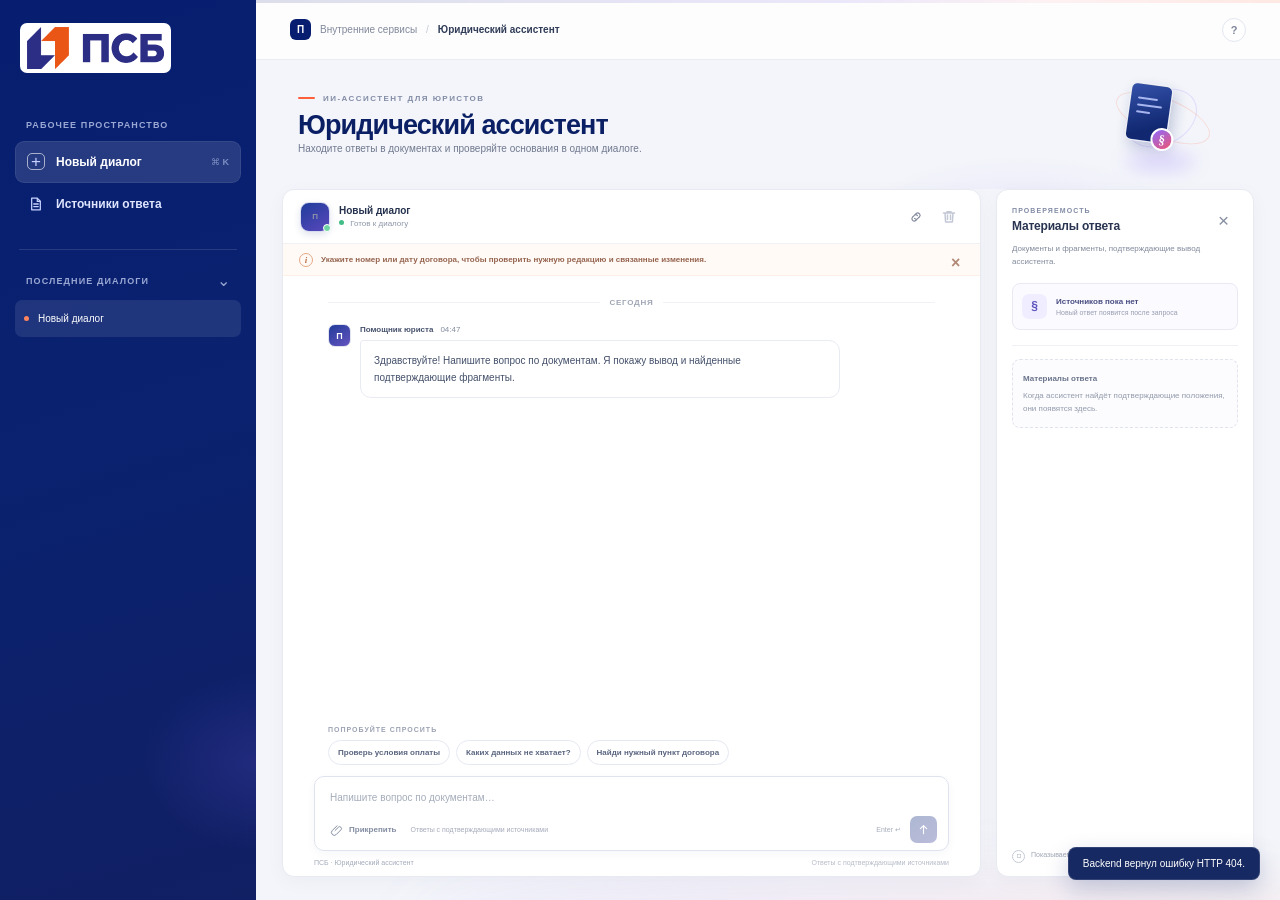
==== commit 31e1a1ee: "fix" ====
--- a/frontend/index.html
+++ b/frontend/index.html
@@ -71,7 +71,9 @@
                 <button class="icon-button" id="copy-link" type="button" aria-label="Скопировать ссылку" title="Скопировать ссылку">
                   <svg viewBox="0 0 20 20"><path d="M8.2 11.8a3 3 0 0 0 4.2 0l2.1-2.1a3 3 0 0 0-4.2-4.2l-1.2 1.2"/><path d="M11.8 8.2a3 3 0 0 0-4.2 0l-2.1 2.1a3 3 0 0 0 4.2 4.2l1.2-1.2"/></svg>
                 </button>
-                <button class="icon-button" id="chat-menu" type="button" aria-label="Дополнительные действия" title="Дополнительные действия">···</button>
+                <button class="icon-button danger-action" id="chat-menu" type="button" aria-label="Удалить текущий чат" title="Удалить текущий чат">
+                  <svg viewBox="0 0 16 16" aria-hidden="true"><path d="M2.5 4h11M6 4V2.8h4V4m2 0-.6 9H4.6L4 4m2.5 2v4.5m3-4.5v4.5"/></svg>
+                </button>
               </div>
             </div>
 
--- a/frontend/styles.css
+++ b/frontend/styles.css
@@ -50,12 +50,16 @@
 .tiny-icon-button { display: grid; width: 22px; height: 22px; padding: 0; border: 0; border-radius: 6px; color: #9ca9d4; background: transparent; place-items: center; font-size: 16px; }
 .tiny-icon-button:hover { background: rgba(255,255,255,.1); color: #fff; }
 .history-list { display: flex; flex-direction: column; gap: 4px; }
-.history-item { display: flex; align-items: center; gap: 9px; width: 100%; min-width: 0; height: 37px; padding: 0 9px; border: 0; border-radius: 7px; color: #c4cde9; background: transparent; text-align: left; }
+.history-item { display: flex; align-items: center; gap: 4px; width: 100%; min-width: 0; height: 37px; padding: 0 4px; border-radius: 7px; color: #c4cde9; background: transparent; }
 .history-item:hover, .history-item.selected { color: #fff; background: rgba(255,255,255,.09); }
+.history-open { display: flex; flex: 1; min-width: 0; height: 100%; align-items: center; gap: 9px; padding: 0 5px; border: 0; border-radius: 6px; color: inherit; background: transparent; text-align: left; }
+.history-open:hover { color: #fff; background: transparent; }
 .history-dot { flex: 0 0 5px; width: 5px; height: 5px; border-radius: 50%; background: #ff845e; }
 .history-title { overflow: hidden; flex: 1; font-size: 10px; text-overflow: ellipsis; white-space: nowrap; }
-.history-more { padding: 0 1px 5px; font-size: 17px; letter-spacing: 1px; opacity: 0; }
-.history-item:hover .history-more { opacity: .75; }
+.history-delete { display: grid; width: 25px; height: 25px; flex: 0 0 25px; padding: 0; border: 0; border-radius: 6px; color: #aeb9dc; background: transparent; opacity: 0; pointer-events: none; place-items: center; transition: color .15s, background .15s, opacity .15s; }
+.history-item:hover .history-delete, .history-item.selected .history-delete, .history-item:focus-within .history-delete { opacity: 1; pointer-events: auto; }
+.history-delete:hover { color: #ff9b8e; background: rgba(255,255,255,.1); }
+.history-delete svg { width: 13px; height: 13px; fill: none; stroke: currentColor; stroke-linecap: round; stroke-linejoin: round; stroke-width: 1.4; }
 .sidebar-spacer { flex: 1; min-height: 24px; }
 .main-area { position: relative; display: flex; min-width: 0; height: 100%; flex-direction: column; overflow: hidden; background: var(--canvas); }
 .main-area::before { position: absolute; z-index: 0; top: 0; right: 0; left: 0; height: 3px; background: linear-gradient(90deg, var(--navy) 0%, #7659dd 58%, #f2a0a9 77%, var(--orange) 100%); content: ''; }
@@ -97,6 +101,8 @@
 .chat-header-actions { display: flex; align-items: center; gap: 5px; }
 .icon-button { display: grid; width: 28px; height: 28px; padding: 0; border: 0; border-radius: 7px; color: #858da0; background: transparent; place-items: center; font-size: 19px; letter-spacing: 1px; }
 .icon-button:hover { color: var(--navy); background: #f1f3f9; }
+.icon-button.danger-action:hover { color: #bd3842; background: #fff0f0; }
+.icon-button:disabled { color: #c3c8d5; background: transparent; cursor: not-allowed; }
 .icon-button svg { width: 16px; height: 16px; fill: none; stroke: currentColor; stroke-linecap: round; stroke-linejoin: round; stroke-width: 1.5; }
 .context-notice { display: flex; align-items: center; gap: 8px; min-height: 32px; padding: 5px 16px; border-bottom: 1px solid #fff0e7; color: #95634e; background: #fffaf6; font-size: 8px; font-weight: 600; line-height: 1.45; }
 .notice-icon { display: grid; width: 14px; height: 14px; flex: 0 0 14px; border: 1px solid #e6a884; border-radius: 50%; color: #bd714a; place-items: center; font-family: Georgia, serif; font-size: 9px; font-style: italic; font-weight: 700; }
